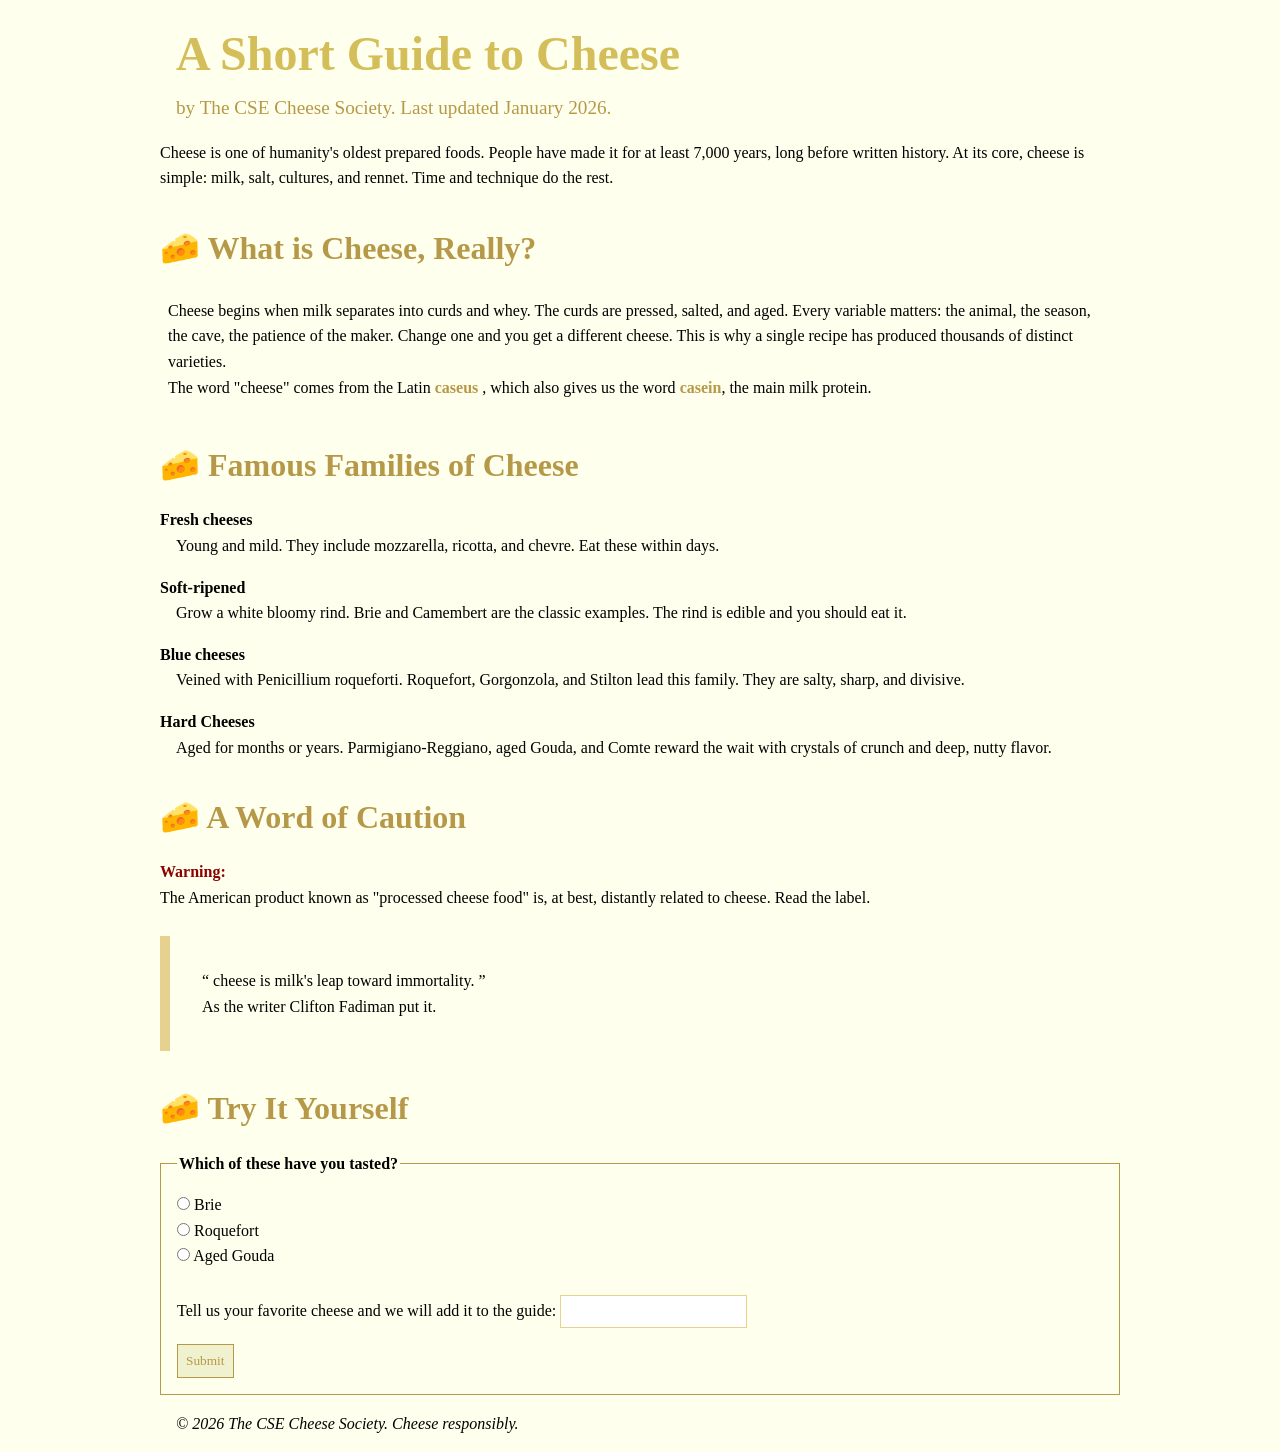
==== index.html @ 0dd31c8b "forgot to have the html file named to index" ====
<!doctype html>
<html lang = "en">
<head>
    <meta charset = "utf-8">
    <title> Cheese Touch </title>
    <link rel = "stylesheet" href = "cheese.css">

    <style>
    h1 {
        color: rgb(212, 190, 89);
    }
    </style>
</head>
<body>
    <header>
        <h1> A Short Guide to Cheese </h1>
        <p> by The CSE Cheese Society. Last updated <time datetime = "2026-01"> January 2026. </time> </p> 
    </header>

    <main>
    <article>
        <p>
        Cheese is one of humanity's oldest prepared foods. People have made it
        for at least 7,000 years, long before written history. At its core,
        cheese is simple: milk, salt, cultures, and rennet. Time and technique
        do the rest.
        </p>
    </article>

    <h2> What is Cheese, Really? </h2>

    <section>
        <article>
        Cheese begins when milk separates into curds and whey. The curds are
        pressed, salted, and aged. Every variable matters: the animal, the
        season, the cave, the patience of the maker. Change one and you get a
        different cheese. This is why a single recipe has produced thousands
        of distinct varieties.
        </article>


        <p> The word "cheese" comes from the Latin <span class = "latin-term" lang = "la"> caseus </span>, which also gives us the
        word <span class = "latin-term" lang = "la"> casein</span>, the main milk protein. </p> 
    </section>

    <h2> Famous Families of Cheese </h2>
    
    <dl>
        <dt> Fresh cheeses</dt>
        <dd> Young and mild. They include mozzarella, ricotta,
        and chevre. Eat these within days. </dd>

        <dt>Soft-ripened</dt>
        <dd>Grow a white bloomy rind. Brie and Camembert are
        the classic examples. The rind is edible and you should eat it.</dd>

        <dt> Blue cheeses </dt>
        <dd> Veined with Penicillium roqueforti. Roquefort,
        Gorgonzola, and Stilton lead this family. They are salty, sharp, and
        divisive.</dd>

        <dt> Hard Cheeses </dt>
        <dd> Aged for months or years. Parmigiano-Reggiano,
        aged Gouda, and Comte reward the wait with crystals of crunch and
        deep, nutty flavor.</dd>
    </dl>


    <h2> A Word of Caution </h2>

    <p id="warning">
    Warning:</p><p>The American product known as "processed cheese food" is,
    at best, distantly related to cheese. Read the label.</p>
    
    <br>

    <blockquote>
        <p>
            <q> cheese is milk's leap toward immortality. </q>
        </p>
        <footer> As the writer Clifton Fadiman put it. </footer>
    </blockquote>


    <h2> Try It Yourself </h2>

    <form method = "get">
        <fieldset> 
            <legend> Which of these have you tasted? </legend>

            <p>
                <input type="radio" id="brie" name="cheese-group" value="brie">
                <label for="brie"> Brie </label>
            </p>

            <p>
                <input type="radio" id="roquefort" name="cheese-group" value="roquefort">
                <label for="roquefort"> Roquefort </label>
            </p>

            <p>
                <input type="radio" id="aged-gouda" name="cheese-group" value="aged-gouda">
                <label for="aged-gouda"> Aged Gouda </label>
            </p>

            <br>

            <p>
                <label for="favorite-cheese">
                    Tell us your favorite cheese and we will add it to the guide:
                </label>
                <input type="text" id="favorite-cheese" name="favorite-cheese">
            </p>

            <button type="submit"> Submit </button>
        </fieldset>
    </form>

    </main>

    <footer>
        <p> <em> &copy; 2026 The CSE Cheese Society. Cheese responsibly.</em> </p>
    </footer>
</body>
</html>
---- cheese.css ----
/* Repo: https://github.com/coswald04/cheese-touch */

/* In production, <link> is usually preferred because @import can delay loading extra CSS files. */
@import url("variables.css");

*{
  margin: 0;
  box-sizing: border-box;
}

h1 {
  font-size: 3rem;
  color: var(--main-color);
}

h2 {
  font-size: 2rem;
  color: var(--main-color);
  margin-top: 2rem;
  margin-bottom: 1rem;
}

h2::before {
  content:"🧀";
}

header,
body > footer {
  max-width: var(--content-width);
  margin: 0 auto;
  padding: 1rem;
  text-align: left;
}

body {
  font-family: var(--main-font);
  color: var(--text-color);
  line-height: 1.6;
  background-color: var(--page-background);
}

main {
  max-width: var(--content-width);
  margin: 0 auto; 
  background-color: var(--page-background);
}

blockquote{
  padding: 2rem;
  border-left: 10px solid var(--accent-color);
}

span[lang] {
  font-family: georgia;
}

[type="text"]{
  border: 0.1rem solid var(--accent-color);
  padding: 0.5rem;
}

.latin-term {
  color: var(--main-color);
  font-weight: bold;
}

#warning{
    color: darkred;
    font-weight: bold;
}

header p {
    font-size: 1.2rem;
    color: var(--main-color);
}

article > p {
    margin-bottom: 1rem;
}

dt {
  font-weight: bold;
}

dt + dd {
    margin-bottom: 1rem;
    padding-left: 1rem;;
}

a {
  color: var(--main-color);
  text-decoration: none;
}

a:hover {
  color: var(--accent-color);
  text-decoration: underline;
}

a:focus,
input:focus,
button:focus {
  outline: 0.2rem solid var(--accent-color);
}

section {
  padding: 0.5rem;
}

fieldset {
  border: 0.1rem solid var(--main-color);
  padding: 1em;
}

legend {
  font-weight: bold;
}

input:checked + label {
  color: var(--accent-color);
  font-weight: bold;
}
button {
  font-family: var(--main-font);
  color: var(--main-color);
  background-color: var(--soft-background);
  border: 0.1rem solid var(--main-color);
  padding: 0.5rem;
  margin-top: 1rem;
}
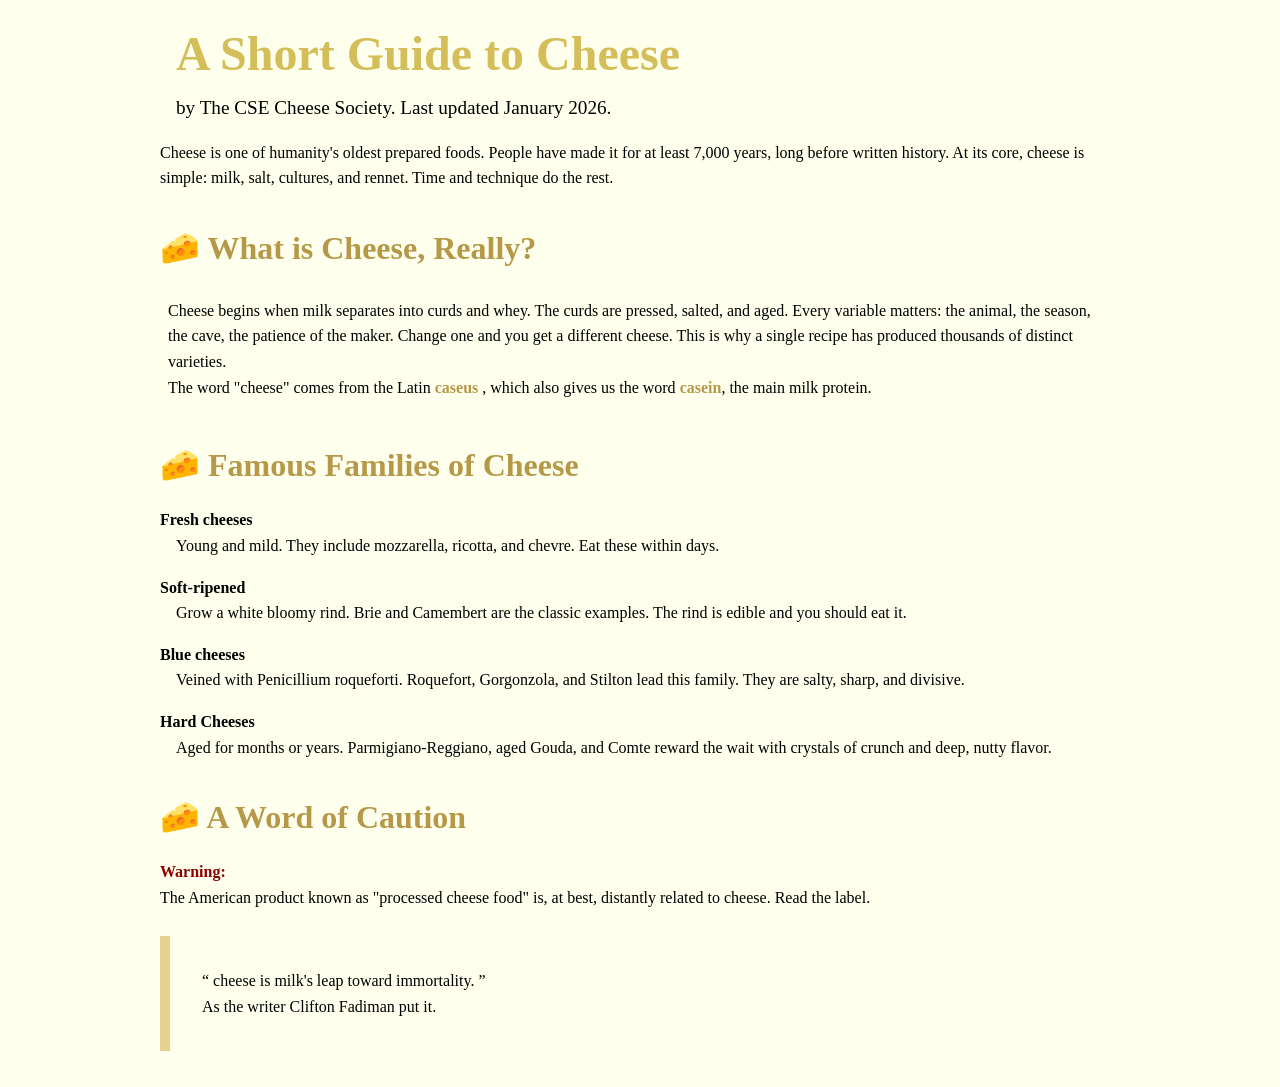
==== commit d56fdb59: "Made some quick fixes and made an index.html file that redirects to cheese.html" ====
--- a/index.html
+++ b/index.html
@@ -1,125 +1,13 @@
 <!doctype html>
-<html lang = "en">
+<html lang="en">
 <head>
-    <meta charset = "utf-8">
-    <title> Cheese Touch </title>
-    <link rel = "stylesheet" href = "cheese.css">
-
-    <style>
-    h1 {
-        color: rgb(212, 190, 89);
-    }
-    </style>
+  <meta charset="utf-8">
+  <title>Cheese Touch</title>
+  <meta http-equiv="refresh" content="0; url=cheese.html">
 </head>
 <body>
-    <header>
-        <h1> A Short Guide to Cheese </h1>
-        <p> by The CSE Cheese Society. Last updated <time datetime = "2026-01"> January 2026. </time> </p> 
-    </header>
-
-    <main>
-    <article>
-        <p>
-        Cheese is one of humanity's oldest prepared foods. People have made it
-        for at least 7,000 years, long before written history. At its core,
-        cheese is simple: milk, salt, cultures, and rennet. Time and technique
-        do the rest.
-        </p>
-    </article>
-
-    <h2> What is Cheese, Really? </h2>
-
-    <section>
-        <article>
-        Cheese begins when milk separates into curds and whey. The curds are
-        pressed, salted, and aged. Every variable matters: the animal, the
-        season, the cave, the patience of the maker. Change one and you get a
-        different cheese. This is why a single recipe has produced thousands
-        of distinct varieties.
-        </article>
-
-
-        <p> The word "cheese" comes from the Latin <span class = "latin-term" lang = "la"> caseus </span>, which also gives us the
-        word <span class = "latin-term" lang = "la"> casein</span>, the main milk protein. </p> 
-    </section>
-
-    <h2> Famous Families of Cheese </h2>
-    
-    <dl>
-        <dt> Fresh cheeses</dt>
-        <dd> Young and mild. They include mozzarella, ricotta,
-        and chevre. Eat these within days. </dd>
-
-        <dt>Soft-ripened</dt>
-        <dd>Grow a white bloomy rind. Brie and Camembert are
-        the classic examples. The rind is edible and you should eat it.</dd>
-
-        <dt> Blue cheeses </dt>
-        <dd> Veined with Penicillium roqueforti. Roquefort,
-        Gorgonzola, and Stilton lead this family. They are salty, sharp, and
-        divisive.</dd>
-
-        <dt> Hard Cheeses </dt>
-        <dd> Aged for months or years. Parmigiano-Reggiano,
-        aged Gouda, and Comte reward the wait with crystals of crunch and
-        deep, nutty flavor.</dd>
-    </dl>
-
-
-    <h2> A Word of Caution </h2>
-
-    <p id="warning">
-    Warning:</p><p>The American product known as "processed cheese food" is,
-    at best, distantly related to cheese. Read the label.</p>
-    
-    <br>
-
-    <blockquote>
-        <p>
-            <q> cheese is milk's leap toward immortality. </q>
-        </p>
-        <footer> As the writer Clifton Fadiman put it. </footer>
-    </blockquote>
-
-
-    <h2> Try It Yourself </h2>
-
-    <form method = "get">
-        <fieldset> 
-            <legend> Which of these have you tasted? </legend>
-
-            <p>
-                <input type="radio" id="brie" name="cheese-group" value="brie">
-                <label for="brie"> Brie </label>
-            </p>
-
-            <p>
-                <input type="radio" id="roquefort" name="cheese-group" value="roquefort">
-                <label for="roquefort"> Roquefort </label>
-            </p>
-
-            <p>
-                <input type="radio" id="aged-gouda" name="cheese-group" value="aged-gouda">
-                <label for="aged-gouda"> Aged Gouda </label>
-            </p>
-
-            <br>
-
-            <p>
-                <label for="favorite-cheese">
-                    Tell us your favorite cheese and we will add it to the guide:
-                </label>
-                <input type="text" id="favorite-cheese" name="favorite-cheese">
-            </p>
-
-            <button type="submit"> Submit </button>
-        </fieldset>
-    </form>
-
-    </main>
-
-    <footer>
-        <p> <em> &copy; 2026 The CSE Cheese Society. Cheese responsibly.</em> </p>
-    </footer>
+  <p>
+    Go to <a href="cheese.html">cheese.html</a>.
+  </p>
 </body>
 </html>
